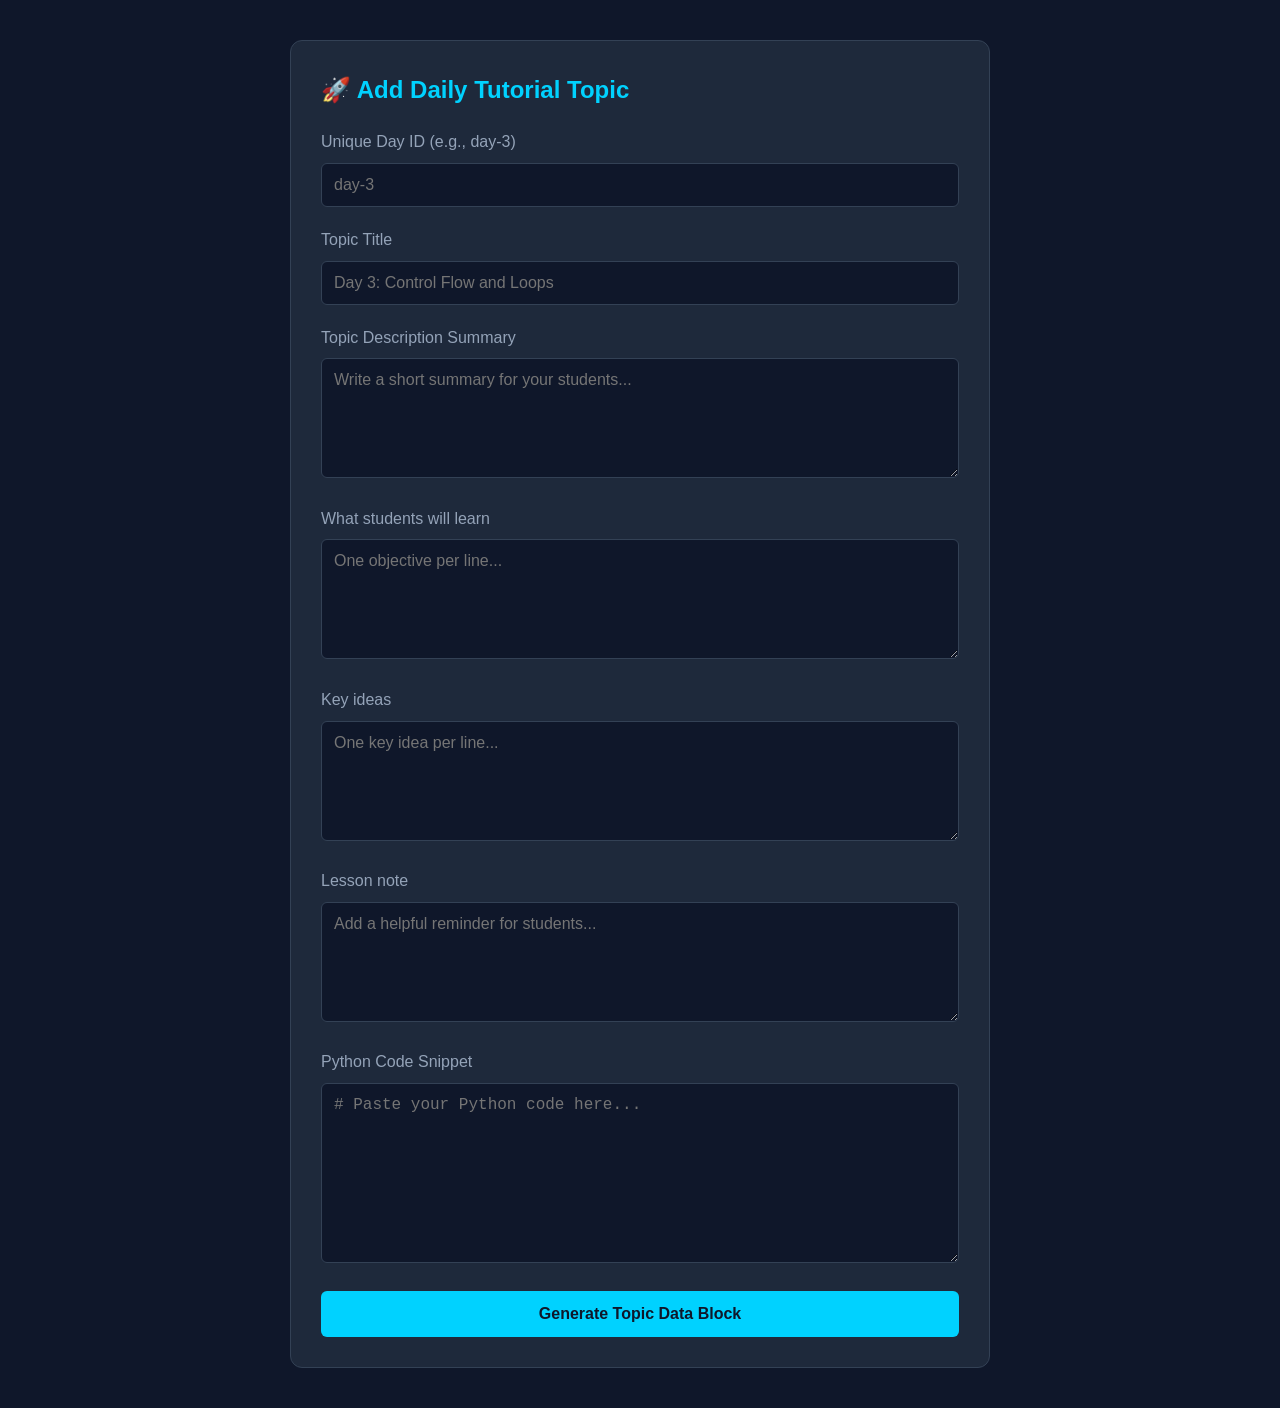
==== my-coding-academy/admin.html @ 371cb685 "Initial commit - 50 Days of ML" ====
<!DOCTYPE html>
<html lang="en">
<head>
    <meta charset="UTF-8">
    <meta name="viewport" content="width=device-width, initial-scale=1.0">
    <title>Admin Portal | CodeAI Academy</title>
    <link rel="stylesheet" href="css/style.css">
    <style>
        body { padding: 40px 8%; font-family: 'Inter', sans-serif; background-color: #0f172a; color: #f8fafc; }
        .admin-container { max-width: 700px; margin: 0 auto; background: #1e293b; padding: 30px; border-radius: 12px; border: 1px solid #334155; }
        h2 { margin-bottom: 20px; color: #00d2ff; }
        .form-group { margin-bottom: 20px; }
        label { display: block; margin-bottom: 8px; font-weight: 500; color: #94a3b8; }
        input, textarea { width: 100%; padding: 12px; background: #0f172a; border: 1px solid #334155; border-radius: 6px; color: #f8fafc; font-size: 1rem; }
        input:focus, textarea:focus { border-color: #00d2ff; outline: none; }
        textarea { height: 120px; font-family: inherit; }
        .code-textarea { font-family: 'Courier New', monospace; height: 180px; color: #a6e22e; }
        .btn-submit { background: #00d2ff; color: #0f172a; border: none; padding: 14px; border-radius: 6px; font-weight: 700; width: 100%; cursor: pointer; font-size: 1rem; transition: 0.3s; }
        .btn-submit:hover { opacity: 0.9; transform: translateY(-1px); }
        .output-box { margin-top: 30px; display: none; }
        .output-box pre { background: #050b14; padding: 15px; border-radius: 6px; border: 1px solid #334155; overflow-x: auto; font-family: monospace; white-space: pre-wrap; color: #e2e8f0; }
    </style>
</head>
<body>
    <div class="admin-container">
        <h2>🚀 Add Daily Tutorial Topic</h2>
        <form id="admin-form">
            <div class="form-group">
                <label for="topic-id">Unique Day ID (e.g., day-3)</label>
                <input type="text" id="topic-id" placeholder="day-3" required>
            </div>
            <div class="form-group">
                <label for="topic-title">Topic Title</label>
                <input type="text" id="topic-title" placeholder="Day 3: Control Flow and Loops" required>
            </div>
            <div class="form-group">
                <label for="description">Topic Description Summary</label>
                <textarea id="description" placeholder="Write a short summary for your students..." required></textarea>
            </div>
            <div class="form-group">
                <label for="objectives">What students will learn</label>
                <textarea id="objectives" placeholder="One objective per line..." required></textarea>
            </div>
            <div class="form-group">
                <label for="key-points">Key ideas</label>
                <textarea id="key-points" placeholder="One key idea per line..." required></textarea>
            </div>
            <div class="form-group">
                <label for="note">Lesson note</label>
                <textarea id="note" placeholder="Add a helpful reminder for students..." required></textarea>
            </div>
            <div class="form-group">
                <label for="code-snippet">Python Code Snippet</label>
                <textarea id="code-snippet" class="code-textarea" placeholder="# Paste your Python code here..."></textarea>
            </div>
            <button type="submit" class="btn-submit">Generate Topic Data Block</button>
        </form>

        <div id="output-section" class="output-box">
            <label style="color: #00d2ff;">📋 Generated Code Data Block:</label>
            <p style="font-size: 0.85rem; color: #94a3b8; margin-bottom: 10px;">Copy this block and paste it directly into your <code>js/course-data.js</code> file array!</p>
            <pre><code id="json-output"></code></pre>
            <button onclick="copyToClipboard()" class="btn-submit" style="background: #334155; color: #fff; margin-top: 10px; width: auto; padding: 8px 15px;">Copy to Clipboard</button>
        </div>
    </div>

    <script src="js/admin.js"></script>
</body>
</html>
---- my-coding-academy/css/style.css ----
/* --- Global Resets & Theme Variables --- */
* {
    margin: 0;
    padding: 0;
    box-sizing: border-box;
}

:root {
    --primary-color: #00d2ff;   /* Vibrant Electric Cyan */
    --bg-dark: #0f172a;         /* Deep Premium Navy Slate */
    --bg-card: #1e293b;         /* Lighter Slate for elements */
    --text-main: #f8fafc;       /* Off-White */
    --text-muted: #94a3b8;      /* Soft Gray */
}

body {
    font-family: 'Inter', sans-serif;
    background-color: var(--bg-dark);
    color: var(--text-main);
    line-height: 1.6;
}

/* --- Navigation Bar --- */
.navbar {
    display: flex;
    justify-content: space-between;
    align-items: center;
    padding: 20px 8%;
    background-color: rgba(15, 23, 42, 0.9);
    position: sticky;
    top: 0;
    z-index: 100;
    border-bottom: 1px solid #1e293b;
}

.logo {
    font-size: 1.5rem;
    font-weight: 700;
    color: var(--text-main);
}

.navbar nav a {
    color: var(--text-muted);
    text-decoration: none;
    margin-left: 20px;
    font-weight: 500;
    transition: color 0.3s;
}

.navbar nav a:hover {
    color: var(--primary-color);
}

/* --- Hero Section --- */
.hero {
    min-height: 80vh;
    display: flex;
    align-items: center;
    justify-content: center;
    text-align: center;
    padding: 0 20px;
}

.hero-content {
    max-width: 800px;
}

.hero h1 {
    font-size: 3.5rem;
    font-weight: 700;
    margin-bottom: 20px;
    letter-spacing: -1px;
}

.highlight {
    color: var(--primary-color);
}

.hero p {
    font-size: 1.25rem;
    color: var(--text-muted);
    margin-bottom: 40px;
}

/* --- Buttons --- */
.btn-primary, .btn-secondary, .btn-outline {
    display: inline-block;
    padding: 12px 28px;
    border-radius: 8px;
    font-weight: 600;
    text-decoration: none;
    transition: all 0.3s ease;
}

.btn-primary {
    background-color: var(--primary-color);
    color: #0f172a;
    margin-right: 15px;
}

.btn-primary:hover {
    transform: translateY(-2px);
    box-shadow: 0 10px 20px rgba(0, 210, 255, 0.2);
}

.btn-secondary {
    background-color: #1e293b;
    color: var(--text-main);
    border: 1px solid #334155;
    padding: 8px 18px;
}

.btn-outline {
    border: 1px solid #334155;
    color: var(--text-main);
}

.btn-outline:hover {
    background-color: #1e293b;
}

/* --- Features Section --- */
.features {
    padding: 80px 8%;
    text-align: center;
}

.features h2 {
    font-size: 2.2rem;
    margin-bottom: 50px;
}

.feature-grid {
    display: grid;
    grid-template-columns: repeat(auto-fit, minmax(280px, 1fr));
    gap: 30px;
}

.card {
    background-color: var(--bg-card);
    padding: 40px 30px;
    border-radius: 12px;
    border: 1px solid #334155;
    transition: transform 0.3s;
}

.card:hover {
    transform: translateY(-5px);
    border-color: var(--primary-color);
}

.card .icon {
    font-size: 2.5rem;
    margin-bottom: 20px;
}

.card h3 {
    margin-bottom: 15px;
    font-size: 1.4rem;
}

.card p {
    color: var(--text-muted);
}

/* --- Footer --- */
footer {
    text-align: center;
    padding: 40px;
    color: var(--text-muted);
    border-top: 1px solid #1e293b;
    font-size: 0.9rem;
}
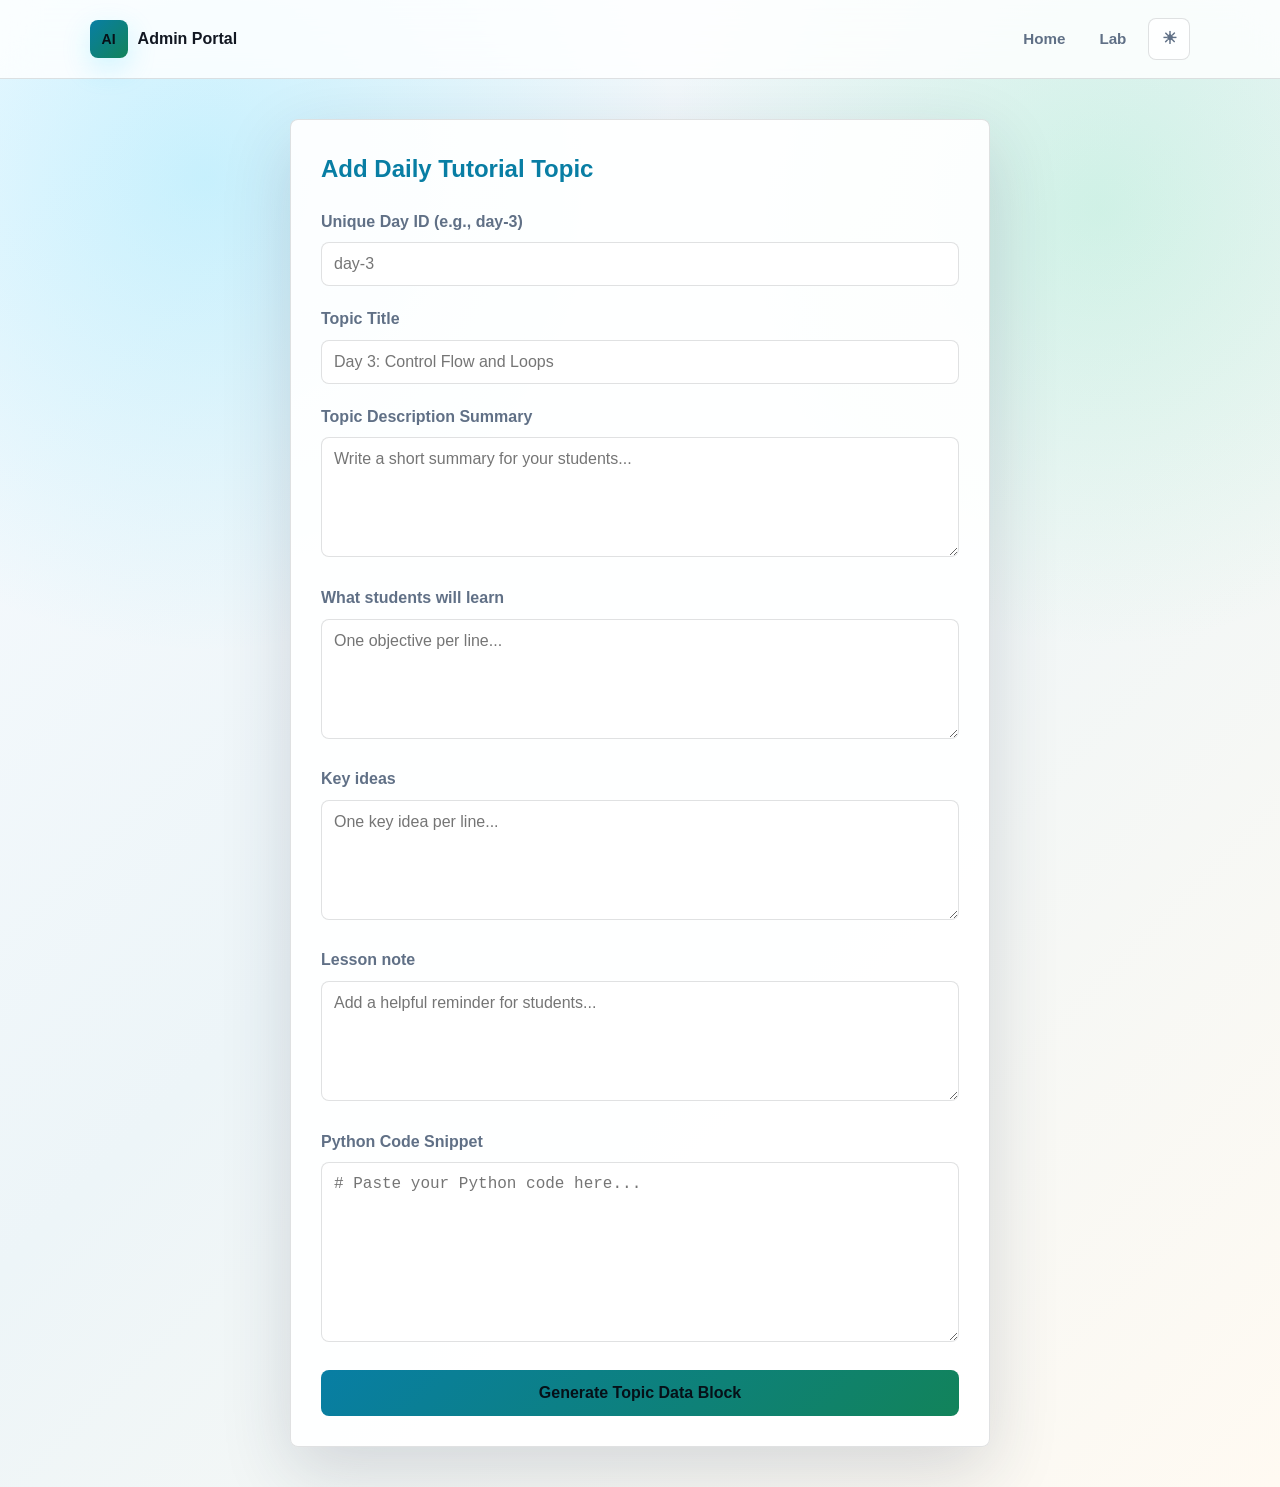
==== commit fbc0af5f: "updated" ====
--- a/my-coding-academy/admin.html
+++ b/my-coding-academy/admin.html
@@ -3,67 +3,85 @@
 <head>
     <meta charset="UTF-8">
     <meta name="viewport" content="width=device-width, initial-scale=1.0">
-    <title>Admin Portal | CodeAI Academy</title>
+    <title>Admin Portal | Rajarshi's AI Academy</title>
     <link rel="stylesheet" href="css/style.css">
     <style>
-        body { padding: 40px 8%; font-family: 'Inter', sans-serif; background-color: #0f172a; color: #f8fafc; }
-        .admin-container { max-width: 700px; margin: 0 auto; background: #1e293b; padding: 30px; border-radius: 12px; border: 1px solid #334155; }
-        h2 { margin-bottom: 20px; color: #00d2ff; }
+        body { font-family: 'Inter', sans-serif; color: var(--ink); }
+        .admin-shell { padding: 40px 8%; }
+        .admin-container { max-width: 700px; margin: 0 auto; background: var(--surface-strong); padding: 30px; border-radius: 8px; border: 1px solid var(--line); box-shadow: var(--shadow); }
+        h2 { margin-bottom: 20px; color: var(--cyan); }
         .form-group { margin-bottom: 20px; }
-        label { display: block; margin-bottom: 8px; font-weight: 500; color: #94a3b8; }
-        input, textarea { width: 100%; padding: 12px; background: #0f172a; border: 1px solid #334155; border-radius: 6px; color: #f8fafc; font-size: 1rem; }
-        input:focus, textarea:focus { border-color: #00d2ff; outline: none; }
+        label { display: block; margin-bottom: 8px; font-weight: 600; color: var(--muted); }
+        input, textarea { width: 100%; padding: 12px; background: var(--panel); border: 1px solid var(--line); border-radius: 8px; color: var(--ink); font-size: 1rem; }
+        input:focus, textarea:focus { border-color: var(--cyan); outline: none; }
         textarea { height: 120px; font-family: inherit; }
-        .code-textarea { font-family: 'Courier New', monospace; height: 180px; color: #a6e22e; }
-        .btn-submit { background: #00d2ff; color: #0f172a; border: none; padding: 14px; border-radius: 6px; font-weight: 700; width: 100%; cursor: pointer; font-size: 1rem; transition: 0.3s; }
+        .code-textarea { font-family: 'Courier New', monospace; height: 180px; color: var(--green); }
+        .btn-submit { background: linear-gradient(135deg, var(--cyan), var(--green)); color: #061018; border: none; padding: 14px; border-radius: 8px; font-weight: 800; width: 100%; cursor: pointer; font-size: 1rem; transition: 0.3s; }
         .btn-submit:hover { opacity: 0.9; transform: translateY(-1px); }
         .output-box { margin-top: 30px; display: none; }
-        .output-box pre { background: #050b14; padding: 15px; border-radius: 6px; border: 1px solid #334155; overflow-x: auto; font-family: monospace; white-space: pre-wrap; color: #e2e8f0; }
+        .output-box pre { background: var(--code-bg); padding: 15px; border-radius: 8px; border: 1px solid var(--line); overflow-x: auto; font-family: monospace; white-space: pre-wrap; color: var(--code-text); }
     </style>
 </head>
 <body>
-    <div class="admin-container">
-        <h2>🚀 Add Daily Tutorial Topic</h2>
-        <form id="admin-form">
-            <div class="form-group">
-                <label for="topic-id">Unique Day ID (e.g., day-3)</label>
-                <input type="text" id="topic-id" placeholder="day-3" required>
+    <header class="navbar">
+        <a class="logo" href="index.html" aria-label="Rajarshi's AI Academy home">
+            <span class="logo-mark">AI</span>
+            <span>Admin Portal</span>
+        </a>
+        <nav aria-label="Primary navigation">
+            <a href="index.html">Home</a>
+            <a href="dashboard.html">Lab</a>
+            <button class="theme-toggle" type="button" aria-label="Switch to light theme" aria-pressed="false">
+                <span class="theme-icon" aria-hidden="true">☾</span>
+            </button>
+        </nav>
+    </header>
+
+    <div class="admin-shell">
+        <div class="admin-container">
+            <h2>Add Daily Tutorial Topic</h2>
+            <form id="admin-form">
+                <div class="form-group">
+                    <label for="topic-id">Unique Day ID (e.g., day-3)</label>
+                    <input type="text" id="topic-id" placeholder="day-3" required>
+                </div>
+                <div class="form-group">
+                    <label for="topic-title">Topic Title</label>
+                    <input type="text" id="topic-title" placeholder="Day 3: Control Flow and Loops" required>
+                </div>
+                <div class="form-group">
+                    <label for="description">Topic Description Summary</label>
+                    <textarea id="description" placeholder="Write a short summary for your students..." required></textarea>
+                </div>
+                <div class="form-group">
+                    <label for="objectives">What students will learn</label>
+                    <textarea id="objectives" placeholder="One objective per line..." required></textarea>
+                </div>
+                <div class="form-group">
+                    <label for="key-points">Key ideas</label>
+                    <textarea id="key-points" placeholder="One key idea per line..." required></textarea>
+                </div>
+                <div class="form-group">
+                    <label for="note">Lesson note</label>
+                    <textarea id="note" placeholder="Add a helpful reminder for students..." required></textarea>
+                </div>
+                <div class="form-group">
+                    <label for="code-snippet">Python Code Snippet</label>
+                    <textarea id="code-snippet" class="code-textarea" placeholder="# Paste your Python code here..."></textarea>
+                </div>
+                <button type="submit" class="btn-submit">Generate Topic Data Block</button>
+            </form>
+
+            <div id="output-section" class="output-box">
+                <label style="color: var(--cyan);">Generated Code Data Block:</label>
+                <p style="font-size: 0.85rem; color: var(--muted); margin-bottom: 10px;">Copy this block and paste it directly into your <code>js/course-data.js</code> file array.</p>
+                <pre><code id="json-output"></code></pre>
+                <button onclick="copyToClipboard()" class="btn-submit" style="margin-top: 10px; width: auto; padding: 8px 15px;">Copy to Clipboard</button>
             </div>
-            <div class="form-group">
-                <label for="topic-title">Topic Title</label>
-                <input type="text" id="topic-title" placeholder="Day 3: Control Flow and Loops" required>
-            </div>
-            <div class="form-group">
-                <label for="description">Topic Description Summary</label>
-                <textarea id="description" placeholder="Write a short summary for your students..." required></textarea>
-            </div>
-            <div class="form-group">
-                <label for="objectives">What students will learn</label>
-                <textarea id="objectives" placeholder="One objective per line..." required></textarea>
-            </div>
-            <div class="form-group">
-                <label for="key-points">Key ideas</label>
-                <textarea id="key-points" placeholder="One key idea per line..." required></textarea>
-            </div>
-            <div class="form-group">
-                <label for="note">Lesson note</label>
-                <textarea id="note" placeholder="Add a helpful reminder for students..." required></textarea>
-            </div>
-            <div class="form-group">
-                <label for="code-snippet">Python Code Snippet</label>
-                <textarea id="code-snippet" class="code-textarea" placeholder="# Paste your Python code here..."></textarea>
-            </div>
-            <button type="submit" class="btn-submit">Generate Topic Data Block</button>
-        </form>
-
-        <div id="output-section" class="output-box">
-            <label style="color: #00d2ff;">📋 Generated Code Data Block:</label>
-            <p style="font-size: 0.85rem; color: #94a3b8; margin-bottom: 10px;">Copy this block and paste it directly into your <code>js/course-data.js</code> file array!</p>
-            <pre><code id="json-output"></code></pre>
-            <button onclick="copyToClipboard()" class="btn-submit" style="background: #334155; color: #fff; margin-top: 10px; width: auto; padding: 8px 15px;">Copy to Clipboard</button>
         </div>
     </div>
 
     <script src="js/admin.js"></script>
+    <script src="js/theme.js"></script>
 </body>
 </html>
--- a/my-coding-academy/css/style.css
+++ b/my-coding-academy/css/style.css
@@ -1,4 +1,3 @@
-/* --- Global Resets & Theme Variables --- */
 * {
     margin: 0;
     padding: 0;
@@ -6,168 +5,514 @@
 }
 
 :root {
-    --primary-color: #00d2ff;   /* Vibrant Electric Cyan */
-    --bg-dark: #0f172a;         /* Deep Premium Navy Slate */
-    --bg-card: #1e293b;         /* Lighter Slate for elements */
-    --text-main: #f8fafc;       /* Off-White */
-    --text-muted: #94a3b8;      /* Soft Gray */
+    --ink: #f6f7fb;
+    --muted: #a7b0c4;
+    --soft: #dbe2ef;
+    --bg: #070a12;
+    --panel: #111724;
+    --panel-2: #171f2e;
+    --panel-rgb: 17, 23, 36;
+    --surface: rgba(255, 255, 255, 0.055);
+    --surface-strong: rgba(7, 10, 18, 0.72);
+    --nav-bg: rgba(7, 10, 18, 0.78);
+    --code-bg: #080d17;
+    --code-text: #d7f7ff;
+    --line-strong: rgba(54, 211, 255, 0.28);
+    --line: rgba(255, 255, 255, 0.12);
+    --cyan: #36d3ff;
+    --green: #66e3a6;
+    --yellow: #ffd166;
+    --coral: #ff7a7a;
+    --shadow: 0 24px 80px rgba(0, 0, 0, 0.35);
+    --body-bg:
+        radial-gradient(circle at 18% 14%, rgba(54, 211, 255, 0.18), transparent 30%),
+        radial-gradient(circle at 86% 12%, rgba(102, 227, 166, 0.14), transparent 26%),
+        linear-gradient(135deg, #070a12 0%, #101626 44%, #0b0d14 100%);
+}
+
+:root[data-theme="light"] {
+    --ink: #121722;
+    --muted: #607086;
+    --soft: #334155;
+    --bg: #f6f8fb;
+    --panel: #ffffff;
+    --panel-2: #edf3f8;
+    --panel-rgb: 255, 255, 255;
+    --surface: rgba(255, 255, 255, 0.78);
+    --surface-strong: rgba(255, 255, 255, 0.92);
+    --nav-bg: rgba(255, 255, 255, 0.82);
+    --code-bg: #101827;
+    --code-text: #d7f7ff;
+    --line: rgba(18, 23, 34, 0.13);
+    --line-strong: rgba(20, 125, 155, 0.24);
+    --cyan: #087ea4;
+    --green: #12835a;
+    --yellow: #b7791f;
+    --coral: #d14f4f;
+    --shadow: 0 24px 70px rgba(31, 42, 68, 0.16);
+    --body-bg:
+        radial-gradient(circle at 16% 12%, rgba(54, 211, 255, 0.24), transparent 28%),
+        radial-gradient(circle at 86% 14%, rgba(102, 227, 166, 0.22), transparent 26%),
+        linear-gradient(135deg, #f8fbff 0%, #edf5f8 46%, #fffaf2 100%);
+}
+
+html {
+    scroll-behavior: smooth;
 }
 
 body {
-    font-family: 'Inter', sans-serif;
-    background-color: var(--bg-dark);
-    color: var(--text-main);
+    font-family: "Inter", Arial, sans-serif;
+    background: var(--body-bg);
+    color: var(--ink);
     line-height: 1.6;
-}
-
-/* --- Navigation Bar --- */
+    min-height: 100vh;
+    transition: background 0.25s ease, color 0.25s ease;
+}
+
+a {
+    color: inherit;
+}
+
 .navbar {
     display: flex;
     justify-content: space-between;
     align-items: center;
-    padding: 20px 8%;
-    background-color: rgba(15, 23, 42, 0.9);
+    gap: 24px;
+    padding: 18px 7%;
+    background: var(--nav-bg);
+    backdrop-filter: blur(18px);
     position: sticky;
     top: 0;
     z-index: 100;
-    border-bottom: 1px solid #1e293b;
+    border-bottom: 1px solid var(--line);
 }
 
 .logo {
-    font-size: 1.5rem;
+    display: inline-flex;
+    align-items: center;
+    gap: 10px;
+    font-size: 1rem;
+    font-weight: 800;
+    text-decoration: none;
+}
+
+.logo-mark {
+    display: grid;
+    place-items: center;
+    width: 38px;
+    height: 38px;
+    border-radius: 8px;
+    background: linear-gradient(135deg, var(--cyan), var(--green));
+    color: #071018;
+    font-size: 0.88rem;
+    box-shadow: 0 10px 28px rgba(54, 211, 255, 0.22);
+}
+
+.navbar nav {
+    display: flex;
+    align-items: center;
+    gap: 10px;
+}
+
+.navbar nav a,
+.theme-toggle {
+    color: var(--muted);
+    text-decoration: none;
+    padding: 9px 12px;
+    border-radius: 8px;
     font-weight: 700;
-    color: var(--text-main);
-}
-
-.navbar nav a {
-    color: var(--text-muted);
+    font-size: 0.95rem;
+    transition: color 0.2s ease, background 0.2s ease;
+}
+
+.theme-toggle {
+    display: inline-grid;
+    place-items: center;
+    width: 42px;
+    height: 42px;
+    padding: 0;
+    border: 1px solid var(--line);
+    background: var(--surface);
+    cursor: pointer;
+}
+
+.theme-icon {
+    font-size: 1.05rem;
+    line-height: 1;
+}
+
+.navbar nav a:hover,
+.theme-toggle:hover {
+    color: var(--ink);
+    background: rgba(255, 255, 255, 0.06);
+}
+
+.hero {
+    min-height: calc(100vh - 75px);
+    display: grid;
+    grid-template-columns: minmax(0, 1.02fr) minmax(320px, 0.98fr);
+    align-items: center;
+    gap: 48px;
+    padding: 72px 7% 58px;
+}
+
+.hero-content {
+    max-width: 720px;
+}
+
+.eyebrow {
+    color: var(--green);
+    text-transform: uppercase;
+    font-size: 0.78rem;
+    font-weight: 800;
+    letter-spacing: 0.14em;
+    margin-bottom: 14px;
+}
+
+.hero h1 {
+    font-size: clamp(2.4rem, 6vw, 5.9rem);
+    line-height: 0.96;
+    font-weight: 800;
+    margin-bottom: 24px;
+}
+
+.hero-copy {
+    max-width: 640px;
+    color: var(--soft);
+    font-size: clamp(1rem, 1.8vw, 1.22rem);
+    margin-bottom: 30px;
+}
+
+.hero-buttons,
+.trust-row {
+    display: flex;
+    flex-wrap: wrap;
+    align-items: center;
+    gap: 12px;
+}
+
+.trust-row {
+    color: var(--muted);
+    margin-top: 22px;
+    font-size: 0.92rem;
+}
+
+.trust-row span {
+    border-left: 2px solid rgba(54, 211, 255, 0.6);
+    padding-left: 10px;
+}
+
+.btn-primary,
+.btn-secondary,
+.btn-outline {
+    display: inline-flex;
+    align-items: center;
+    justify-content: center;
+    min-height: 44px;
+    border-radius: 8px;
+    font-weight: 800;
     text-decoration: none;
-    margin-left: 20px;
-    font-weight: 500;
-    transition: color 0.3s;
-}
-
-.navbar nav a:hover {
-    color: var(--primary-color);
-}
-
-/* --- Hero Section --- */
-.hero {
-    min-height: 80vh;
+    transition: transform 0.2s ease, box-shadow 0.2s ease, border-color 0.2s ease;
+}
+
+.btn-primary {
+    padding: 13px 22px;
+    background: linear-gradient(135deg, var(--cyan), var(--green));
+    color: #061018;
+    box-shadow: 0 16px 36px rgba(54, 211, 255, 0.18);
+}
+
+.btn-secondary,
+.btn-outline {
+    padding: 11px 18px;
+    color: var(--ink);
+    border: 1px solid var(--line);
+    background: var(--surface);
+}
+
+.btn-primary:hover,
+.btn-secondary:hover,
+.btn-outline:hover {
+    transform: translateY(-2px);
+    border-color: rgba(54, 211, 255, 0.45);
+}
+
+.lab-preview {
+    border: 1px solid var(--line);
+    border-radius: 8px;
+    background: rgba(var(--panel-rgb), 0.84);
+    box-shadow: var(--shadow);
+    overflow: hidden;
+    min-height: 490px;
+}
+
+.lab-topbar {
     display: flex;
     align-items: center;
-    justify-content: center;
-    text-align: center;
-    padding: 0 20px;
-}
-
-.hero-content {
-    max-width: 800px;
-}
-
-.hero h1 {
-    font-size: 3.5rem;
+    gap: 9px;
+    padding: 14px 16px;
+    background: var(--surface);
+    border-bottom: 1px solid var(--line);
+}
+
+.lab-topbar span {
+    width: 10px;
+    height: 10px;
+    border-radius: 50%;
+    background: var(--coral);
+}
+
+.lab-topbar span:nth-child(2) {
+    background: var(--yellow);
+}
+
+.lab-topbar span:nth-child(3) {
+    background: var(--green);
+}
+
+.lab-topbar strong {
+    color: var(--muted);
+    font-size: 0.84rem;
+    margin-left: 6px;
+}
+
+.lab-body {
+    display: grid;
+    grid-template-columns: 1fr;
+    gap: 18px;
+    padding: 22px;
+}
+
+.code-lines,
+.model-card,
+.neural-board {
+    border: 1px solid var(--line);
+    border-radius: 8px;
+    background: var(--code-bg);
+}
+
+.code-lines {
+    padding: 18px;
+    font-family: "Courier New", monospace;
+    color: var(--code-text);
+    overflow-x: auto;
+}
+
+.code-lines p {
+    white-space: nowrap;
+    margin-bottom: 10px;
+}
+
+.code-lines span {
+    color: #647089;
+    margin-right: 12px;
+}
+
+.model-card {
+    padding: 18px;
+}
+
+.model-card small {
+    color: var(--muted);
     font-weight: 700;
-    margin-bottom: 20px;
-    letter-spacing: -1px;
-}
-
-.highlight {
-    color: var(--primary-color);
-}
-
-.hero p {
-    font-size: 1.25rem;
-    color: var(--text-muted);
-    margin-bottom: 40px;
-}
-
-/* --- Buttons --- */
-.btn-primary, .btn-secondary, .btn-outline {
-    display: inline-block;
-    padding: 12px 28px;
-    border-radius: 8px;
-    font-weight: 600;
-    text-decoration: none;
-    transition: all 0.3s ease;
-}
-
-.btn-primary {
-    background-color: var(--primary-color);
-    color: #0f172a;
-    margin-right: 15px;
-}
-
-.btn-primary:hover {
-    transform: translateY(-2px);
-    box-shadow: 0 10px 20px rgba(0, 210, 255, 0.2);
-}
-
-.btn-secondary {
-    background-color: #1e293b;
-    color: var(--text-main);
-    border: 1px solid #334155;
-    padding: 8px 18px;
-}
-
-.btn-outline {
-    border: 1px solid #334155;
-    color: var(--text-main);
-}
-
-.btn-outline:hover {
-    background-color: #1e293b;
-}
-
-/* --- Features Section --- */
-.features {
-    padding: 80px 8%;
-    text-align: center;
-}
-
-.features h2 {
-    font-size: 2.2rem;
-    margin-bottom: 50px;
+}
+
+.model-card strong {
+    display: block;
+    font-size: 3rem;
+    line-height: 1;
+    margin: 8px 0 16px;
+    color: var(--green);
+}
+
+.bars {
+    display: grid;
+    grid-template-columns: repeat(6, 1fr);
+    gap: 10px;
+    align-items: end;
+    height: 110px;
+}
+
+.bars i {
+    display: block;
+    border-radius: 6px 6px 0 0;
+    background: linear-gradient(180deg, var(--cyan), var(--green));
+}
+
+.neural-board {
+    display: grid;
+    grid-template-columns: repeat(3, 1fr);
+    gap: 18px;
+    padding: 24px;
+}
+
+.neural-board span {
+    aspect-ratio: 1;
+    border-radius: 50%;
+    background: radial-gradient(circle, var(--cyan), rgba(54, 211, 255, 0.08) 62%);
+    border: 1px solid rgba(54, 211, 255, 0.35);
+}
+
+.features,
+.roadmap {
+    padding: 84px 7%;
+}
+
+.section-heading {
+    max-width: 760px;
+    margin-bottom: 34px;
+}
+
+.section-heading h2,
+.project-band h2 {
+    font-size: clamp(2rem, 4vw, 3.5rem);
+    line-height: 1.06;
 }
 
 .feature-grid {
     display: grid;
-    grid-template-columns: repeat(auto-fit, minmax(280px, 1fr));
-    gap: 30px;
+    grid-template-columns: repeat(3, minmax(0, 1fr));
+    gap: 18px;
 }
 
 .card {
-    background-color: var(--bg-card);
-    padding: 40px 30px;
-    border-radius: 12px;
-    border: 1px solid #334155;
-    transition: transform 0.3s;
+    min-height: 260px;
+    background: var(--surface);
+    padding: 28px;
+    border-radius: 8px;
+    border: 1px solid var(--line);
 }
 
 .card:hover {
-    transform: translateY(-5px);
-    border-color: var(--primary-color);
+    border-color: rgba(102, 227, 166, 0.55);
 }
 
 .card .icon {
-    font-size: 2.5rem;
-    margin-bottom: 20px;
-}
-
-.card h3 {
-    margin-bottom: 15px;
-    font-size: 1.4rem;
-}
-
-.card p {
-    color: var(--text-muted);
-}
-
-/* --- Footer --- */
+    display: grid;
+    place-items: center;
+    width: 44px;
+    height: 44px;
+    border-radius: 8px;
+    background: rgba(54, 211, 255, 0.12);
+    color: var(--cyan);
+    font-weight: 800;
+    margin-bottom: 22px;
+}
+
+.card h3,
+.timeline h3 {
+    font-size: 1.28rem;
+    margin-bottom: 10px;
+}
+
+.card p,
+.timeline p,
+.project-band p,
+footer {
+    color: var(--muted);
+}
+
+.timeline {
+    display: grid;
+    grid-template-columns: repeat(4, minmax(0, 1fr));
+    gap: 14px;
+}
+
+.timeline article {
+    border-top: 3px solid var(--cyan);
+    padding: 18px 18px 0 0;
+}
+
+.timeline article:nth-child(2) {
+    border-color: var(--green);
+}
+
+.timeline article:nth-child(3) {
+    border-color: var(--yellow);
+}
+
+.timeline article:nth-child(4) {
+    border-color: var(--coral);
+}
+
+.timeline span {
+    display: block;
+    color: var(--muted);
+    font-weight: 800;
+    margin-bottom: 8px;
+}
+
+.project-band {
+    display: flex;
+    align-items: center;
+    justify-content: space-between;
+    gap: 28px;
+    margin: 30px 7% 92px;
+    padding: 34px;
+    border: 1px solid rgba(102, 227, 166, 0.28);
+    border-radius: 8px;
+    background:
+        linear-gradient(135deg, rgba(54, 211, 255, 0.14), rgba(102, 227, 166, 0.09)),
+        var(--surface);
+}
+
+.project-band div {
+    max-width: 780px;
+}
+
 footer {
     text-align: center;
-    padding: 40px;
-    color: var(--text-muted);
-    border-top: 1px solid #1e293b;
-    font-size: 0.9rem;
-}+    padding: 34px 7%;
+    border-top: 1px solid var(--line);
+    font-size: 0.92rem;
+}
+
+@media (max-width: 980px) {
+    .hero,
+    .feature-grid,
+    .timeline {
+        grid-template-columns: 1fr;
+    }
+
+    .hero {
+        padding-top: 46px;
+    }
+
+    .lab-preview {
+        min-height: auto;
+    }
+}
+
+@media (max-width: 720px) {
+    .navbar {
+        align-items: flex-start;
+        flex-direction: column;
+        padding: 16px 5%;
+    }
+
+    .navbar nav {
+        width: 100%;
+        overflow-x: auto;
+        padding-bottom: 2px;
+    }
+
+    .hero,
+    .features,
+    .roadmap {
+        padding-left: 5%;
+        padding-right: 5%;
+    }
+
+    .hero-buttons a,
+    .project-band a {
+        width: 100%;
+    }
+
+    .project-band {
+        flex-direction: column;
+        align-items: stretch;
+        margin-left: 5%;
+        margin-right: 5%;
+        padding: 24px;
+    }
+}
